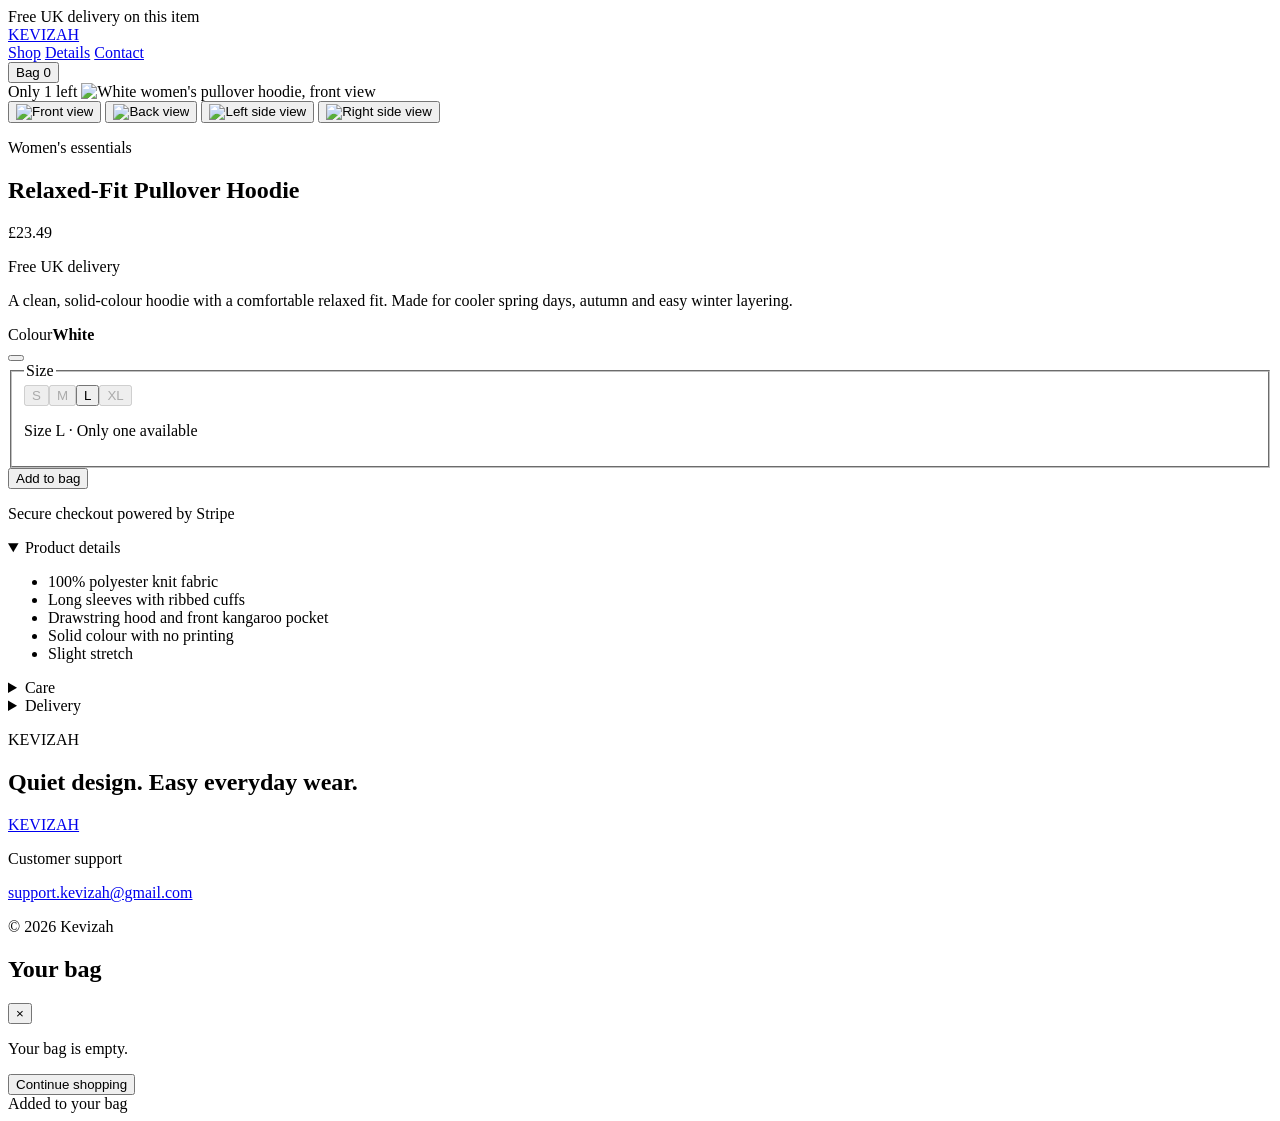
==== index.html @ 029c50ce "Add Kevizah storefront" ====
<!doctype html>
<html lang="en">
<head>
  <meta charset="UTF-8">
  <meta name="viewport" content="width=device-width, initial-scale=1.0">
  <meta name="description" content="Shop the Kevizah women's relaxed-fit white pullover hoodie. Size L, free UK delivery.">
  <title>Kevizah | Women's Relaxed-Fit Hoodie</title>
  <link rel="icon" type="image/svg+xml" href="data:image/svg+xml,%3Csvg xmlns='http://www.w3.org/2000/svg' viewBox='0 0 64 64'%3E%3Crect width='64' height='64' rx='14' fill='%230b0b0b'/%3E%3Cpath d='M18 14v36h8V36l17 14h11L33 31l19-17H41L26 29V14z' fill='%23f6f3ed'/%3E%3C/svg%3E">
  <link rel="preconnect" href="https://fonts.googleapis.com">
  <link rel="preconnect" href="https://fonts.gstatic.com" crossorigin>
  <link href="https://fonts.googleapis.com/css2?family=DM+Sans:wght@400;500;600;700&family=Manrope:wght@400;500;600;700&display=swap" rel="stylesheet">
  <link rel="stylesheet" href="styles.css">
</head>
<body>
  <div class="announcement">Free UK delivery on this item</div>
  <header class="site-header">
    <a class="brand" href="#top" aria-label="Kevizah home">KEVIZAH</a>
    <nav aria-label="Main navigation">
      <a href="#shop">Shop</a>
      <a href="#details">Details</a>
      <a href="#contact">Contact</a>
    </nav>
    <button class="cart-button" id="open-cart" aria-label="Open shopping bag">
      Bag <span id="cart-count">0</span>
    </button>
  </header>

  <main id="top">
    <section class="product" id="shop">
      <div class="gallery">
        <div class="main-image-wrap">
          <span class="stock-chip">Only 1 left</span>
          <img id="main-image" src="assets/hoodie-front.webp" alt="White women's pullover hoodie, front view">
        </div>
        <div class="thumbnails" role="list" aria-label="Product views">
          <button class="thumb active" data-image="assets/hoodie-front.webp" data-alt="White women's pullover hoodie, front view"><img src="assets/hoodie-front.webp" alt="Front view"></button>
          <button class="thumb" data-image="assets/hoodie-back.webp" data-alt="White women's pullover hoodie, back view"><img src="assets/hoodie-back.webp" alt="Back view"></button>
          <button class="thumb" data-image="assets/hoodie-side-left.webp" data-alt="White women's pullover hoodie, left side view"><img src="assets/hoodie-side-left.webp" alt="Left side view"></button>
          <button class="thumb" data-image="assets/hoodie-side-right.webp" data-alt="White women's pullover hoodie, right side view"><img src="assets/hoodie-side-right.webp" alt="Right side view"></button>
        </div>
      </div>

      <div class="product-info">
        <p class="eyebrow">Women's essentials</p>
        <h1>Relaxed-Fit Pullover Hoodie</h1>
        <p class="price">£23.49</p>
        <p class="tax-note">Free UK delivery</p>
        <p class="description">A clean, solid-colour hoodie with a comfortable relaxed fit. Made for cooler spring days, autumn and easy winter layering.</p>

        <div class="option-block">
          <div class="option-heading"><span>Colour</span><strong>White</strong></div>
          <button class="swatch selected" aria-label="White, selected"><span></span></button>
        </div>

        <fieldset class="option-block">
          <legend>Size</legend>
          <div class="sizes">
            <button disabled>S</button><button disabled>M</button><button class="selected" aria-pressed="true">L</button><button disabled>XL</button>
          </div>
          <p class="availability">Size L · Only one available</p>
        </fieldset>

        <button class="add-button" id="add-to-cart">Add to bag</button>
        <p class="secure-note">Secure checkout powered by Stripe</p>

        <div class="accordions" id="details">
          <details open>
            <summary>Product details</summary>
            <ul>
              <li>100% polyester knit fabric</li>
              <li>Long sleeves with ribbed cuffs</li>
              <li>Drawstring hood and front kangaroo pocket</li>
              <li>Solid colour with no printing</li>
              <li>Slight stretch</li>
            </ul>
          </details>
          <details>
            <summary>Care</summary>
            <p>Machine wash following the garment care label, or have professionally dry cleaned.</p>
          </details>
          <details>
            <summary>Delivery</summary>
            <p>Free UK delivery. Delivery timing will be confirmed before the store opens publicly.</p>
          </details>
        </div>
      </div>
    </section>

    <section class="brand-note">
      <p>KEVIZAH</p>
      <h2>Quiet design. Easy everyday wear.</h2>
    </section>
  </main>

  <footer id="contact">
    <a class="brand footer-brand" href="#top">KEVIZAH</a>
    <div>
      <p>Customer support</p>
      <a href="mailto:support.kevizah@gmail.com">support.kevizah@gmail.com</a>
    </div>
    <p>© 2026 Kevizah</p>
  </footer>

  <div class="overlay" id="overlay" hidden></div>
  <aside class="cart" id="cart" aria-labelledby="cart-title" aria-hidden="true">
    <div class="cart-head">
      <h2 id="cart-title">Your bag</h2>
      <button id="close-cart" aria-label="Close shopping bag">×</button>
    </div>
    <div id="empty-cart" class="empty-cart">
      <p>Your bag is empty.</p>
      <button id="continue-shopping">Continue shopping</button>
    </div>
    <div id="cart-item" class="cart-item" hidden>
      <img src="assets/hoodie-front.webp" alt="White relaxed-fit pullover hoodie">
      <div>
        <h3>Relaxed-Fit Pullover Hoodie</h3>
        <p>White · L</p>
        <strong>£23.49</strong>
        <button id="remove-item">Remove</button>
      </div>
    </div>
    <div id="cart-summary" class="cart-summary" hidden>
      <div><span>Subtotal</span><strong>£23.49</strong></div>
      <div><span>Delivery</span><strong>Free</strong></div>
      <div class="total"><span>Total</span><strong>£23.49</strong></div>
      <button class="checkout-button" id="checkout">Continue to secure checkout</button>
      <p>Stripe will securely process your payment.</p>
    </div>
  </aside>

  <dialog id="checkout-dialog">
    <button class="dialog-close" id="close-dialog" aria-label="Close">×</button>
    <p class="eyebrow">Private preview</p>
    <h2>Checkout connection is next</h2>
    <p>The shop and bag are working. Live payments will be enabled after the verified Kevizah Stripe account is connected.</p>
    <button class="dialog-action" id="dialog-done">Continue viewing the store</button>
  </dialog>

  <div class="toast" id="toast" role="status" aria-live="polite">Added to your bag</div>
  <script src="script.js"></script>
</body>
</html>
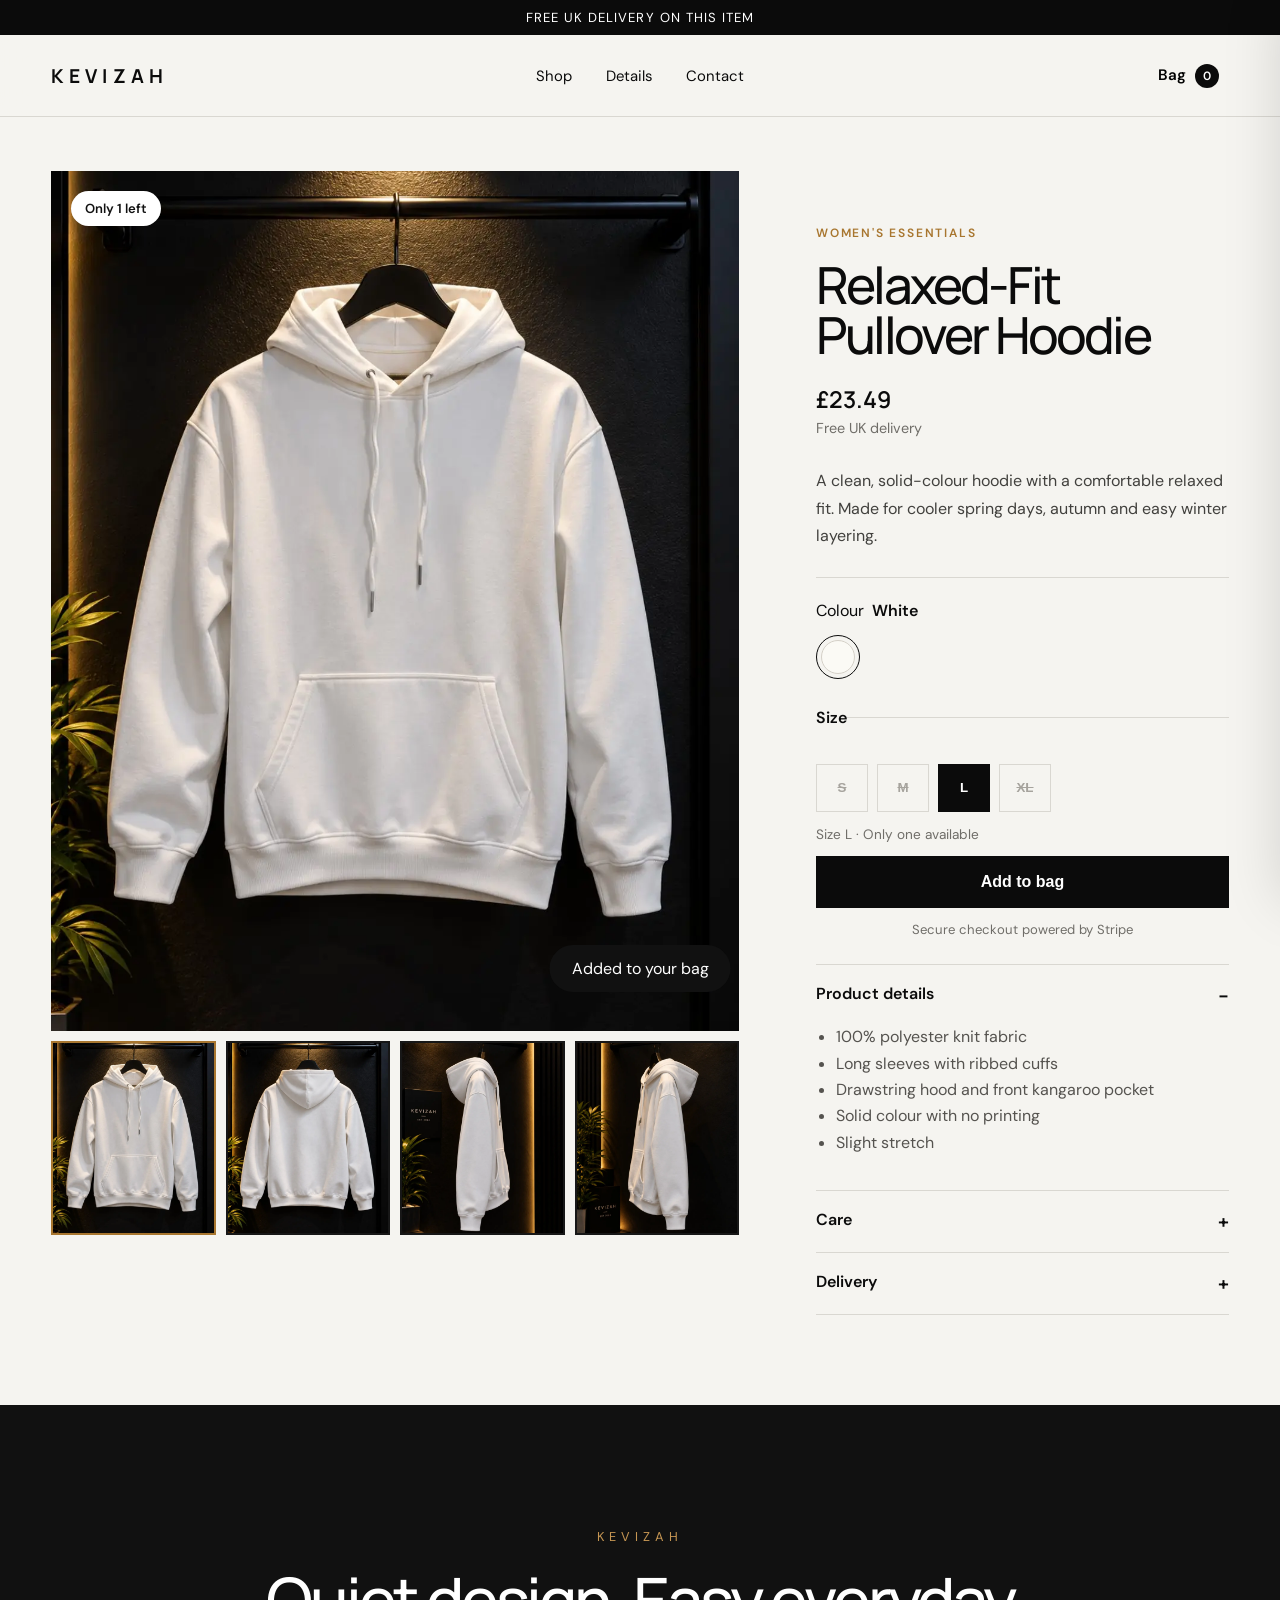
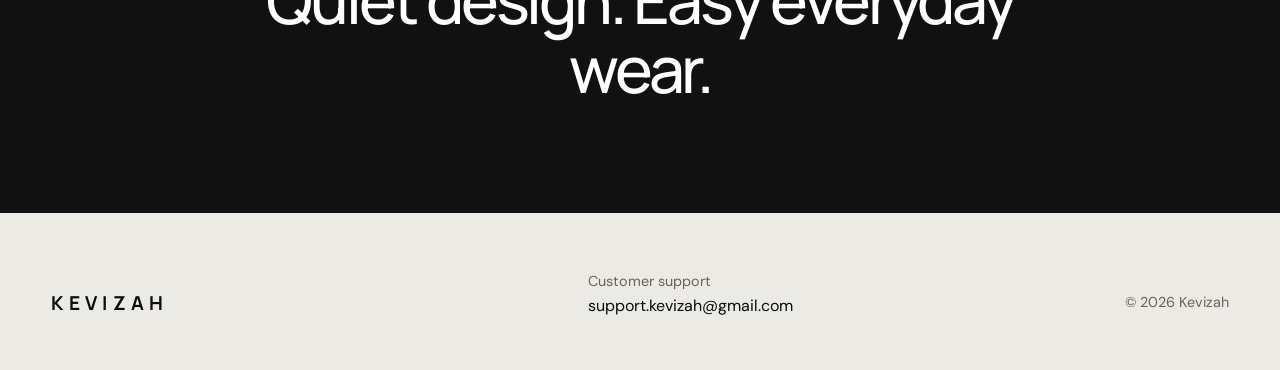
==== commit 3187a70a: "Remove outdated checkout preview dialog" ====
--- a/index.html
+++ b/index.html
@@ -129,14 +129,6 @@
     </div>
   </aside>
 
-  <dialog id="checkout-dialog">
-    <button class="dialog-close" id="close-dialog" aria-label="Close">×</button>
-    <p class="eyebrow">Private preview</p>
-    <h2>Checkout connection is next</h2>
-    <p>The shop and bag are working. Live payments will be enabled after the verified Kevizah Stripe account is connected.</p>
-    <button class="dialog-action" id="dialog-done">Continue viewing the store</button>
-  </dialog>
-
   <div class="toast" id="toast" role="status" aria-live="polite">Added to your bag</div>
   <script src="script.js"></script>
 </body>
--- a/styles.css
+++ b/styles.css
@@ -0,0 +1 @@
+:root{--ink:#0b0b0b;--paper:#f5f4f0;--white:#fff;--muted:#6f6d68;--line:#d9d7d1;--gold:#a8762f;--radius:18px}*{box-sizing:border-box}html{scroll-behavior:smooth}body{margin:0;background:var(--paper);color:var(--ink);font-family:"DM Sans",sans-serif;font-size:16px}.announcement{background:var(--ink);color:#fff;text-align:center;padding:9px 16px;font-size:.82rem;letter-spacing:.08em;text-transform:uppercase}.site-header{height:82px;display:grid;grid-template-columns:1fr auto 1fr;align-items:center;padding:0 4vw;border-bottom:1px solid var(--line);background:rgba(245,244,240,.94);position:sticky;top:0;z-index:20;backdrop-filter:blur(14px)}.brand{font:700 1.2rem "Manrope",sans-serif;letter-spacing:.28em;color:var(--ink);text-decoration:none;width:max-content}.site-header nav{display:flex;gap:34px}.site-header nav a,.footer-brand,footer a{color:var(--ink);text-decoration:none}.site-header nav a{font-size:.93rem}.cart-button{justify-self:end;background:transparent;border:0;font:600 .95rem "DM Sans";cursor:pointer;padding:10px}.cart-button span{display:inline-grid;place-items:center;width:24px;height:24px;margin-left:5px;border-radius:99px;background:var(--ink);color:#fff;font-size:.75rem}.product{max-width:1440px;margin:0 auto;padding:54px 4vw 90px;display:grid;grid-template-columns:minmax(0,1.25fr) minmax(340px,.75fr);gap:6vw}.gallery{min-width:0}.main-image-wrap{position:relative;background:#151515;aspect-ratio:4/5;overflow:hidden}.main-image-wrap img{width:100%;height:100%;object-fit:cover;display:block;transition:opacity .2s}.stock-chip{position:absolute;top:20px;left:20px;z-index:2;background:#fff;color:#111;border-radius:99px;padding:9px 14px;font-size:.82rem;font-weight:600}.thumbnails{display:grid;grid-template-columns:repeat(4,1fr);gap:10px;margin-top:10px}.thumb{padding:0;border:2px solid transparent;background:#171717;cursor:pointer;aspect-ratio:1/1.18;overflow:hidden}.thumb.active{border-color:var(--gold)}.thumb img{width:100%;height:100%;object-fit:cover}.product-info{padding-top:42px;position:sticky;top:110px;align-self:start}.eyebrow{text-transform:uppercase;letter-spacing:.15em;font-weight:600;font-size:.75rem;color:var(--gold)}h1{font:500 clamp(2.3rem,4vw,4.5rem)/.98 "Manrope",sans-serif;letter-spacing:-.055em;margin:18px 0 24px;max-width:650px}.price{font:600 1.45rem "Manrope";margin:0 0 4px}.tax-note{color:var(--muted);font-size:.9rem;margin:0 0 30px}.description{color:#41403d;line-height:1.7;max-width:570px}.option-block{border:0;border-top:1px solid var(--line);margin:28px 0 0;padding:22px 0 0}.option-heading{display:flex;gap:8px;margin-bottom:14px}.option-heading strong{font-weight:600}.swatch{width:44px;height:44px;border-radius:50%;background:transparent;border:1px solid var(--ink);padding:4px}.swatch span{display:block;width:100%;height:100%;border-radius:50%;background:#fbfaf5;border:1px solid #d4d0c7}.option-block legend{padding:0;font-weight:600;margin-bottom:14px}.sizes{display:flex;gap:9px}.sizes button{width:52px;height:48px;border:1px solid var(--line);background:transparent;font-weight:600}.sizes button.selected{background:var(--ink);color:#fff;border-color:var(--ink)}.sizes button:disabled{text-decoration:line-through;color:#a6a39d}.availability{font-size:.85rem;color:var(--muted)}.add-button,.checkout-button,.dialog-action{width:100%;border:0;background:var(--ink);color:#fff;padding:17px 20px;font-weight:700;font-size:1rem;cursor:pointer;transition:transform .15s,background .15s}.add-button:hover,.checkout-button:hover,.dialog-action:hover{background:#292929}.add-button:active,.checkout-button:active{transform:scale(.99)}.secure-note{text-align:center;color:var(--muted);font-size:.82rem}.accordions{margin-top:26px;border-top:1px solid var(--line)}details{border-bottom:1px solid var(--line);padding:18px 0}summary{font-weight:600;cursor:pointer;list-style:none;display:flex;justify-content:space-between}summary::after{content:"+";font-size:1.2rem}details[open] summary::after{content:"−"}details p,details li{color:#55534f;line-height:1.65}details ul{padding-left:20px}.brand-note{background:#111;color:#fff;padding:110px 6vw;text-align:center}.brand-note p{letter-spacing:.4em;font-size:.8rem;color:#c69653}.brand-note h2{font:500 clamp(2rem,5vw,5rem)/1.08 "Manrope";letter-spacing:-.05em;max-width:850px;margin:20px auto 0}footer{padding:54px 4vw;display:grid;grid-template-columns:1fr 1fr auto;gap:30px;align-items:end;background:#eceae4}footer p{margin:5px 0;color:#66635f;font-size:.9rem}.overlay{position:fixed;inset:0;background:rgba(0,0,0,.48);z-index:29}.cart{position:fixed;top:0;right:0;width:min(440px,100%);height:100dvh;background:#fff;z-index:30;padding:26px;transform:translateX(105%);transition:transform .28s ease;display:flex;flex-direction:column;box-shadow:-20px 0 55px rgba(0,0,0,.15)}.cart.open{transform:translateX(0)}.cart-head{display:flex;align-items:center;justify-content:space-between;border-bottom:1px solid var(--line);padding-bottom:20px}.cart-head h2{font:600 1.6rem "Manrope";margin:0}.cart-head button,.dialog-close{border:0;background:transparent;font-size:2rem;cursor:pointer}.empty-cart{margin:auto;text-align:center}.empty-cart button,#remove-item{border:0;background:transparent;text-decoration:underline;cursor:pointer}.cart-item{display:grid;grid-template-columns:118px 1fr;gap:18px;padding:24px 0;border-bottom:1px solid var(--line)}.cart-item img{width:118px;height:145px;object-fit:cover;background:#111}.cart-item h3{font-size:1rem;margin:4px 0}.cart-item p{color:var(--muted);font-size:.9rem}.cart-item strong{display:block;margin:20px 0 8px}.cart-summary{margin-top:auto;border-top:1px solid var(--line);padding-top:20px}.cart-summary>div{display:flex;justify-content:space-between;margin:10px 0}.cart-summary .total{font-size:1.15rem;border-top:1px solid var(--line);padding-top:17px;margin-top:17px}.cart-summary p{text-align:center;font-size:.78rem;color:var(--muted)}dialog{border:0;border-radius:var(--radius);padding:38px;width:min(500px,calc(100% - 32px));box-shadow:0 24px 90px rgba(0,0,0,.26)}dialog::backdrop{background:rgba(0,0,0,.6)}dialog h2{font:600 2rem "Manrope";margin:10px 0}dialog p{line-height:1.6}.dialog-close{position:absolute;right:18px;top:12px}.dialog-action{margin-top:12px}.toast{position:fixed;left:50%;bottom:28px;transform:translate(-50%,120px);background:#111;color:#fff;padding:13px 22px;border-radius:99px;z-index:50;transition:transform .25s}.toast.show{transform:translate(-50%,0)}@media(max-width:850px){.site-header{grid-template-columns:1fr auto;height:68px}.site-header nav{display:none}.product{grid-template-columns:1fr;padding:18px 16px 70px;gap:28px}.product-info{position:static;padding-top:0}.main-image-wrap{aspect-ratio:4/5}h1{font-size:2.55rem}.thumbnails{gap:6px}.brand-note{padding:80px 22px}footer{grid-template-columns:1fr;align-items:start}.footer-brand{margin-bottom:20px}}@media(min-width:1400px){.product{padding-left:70px;padding-right:70px}}
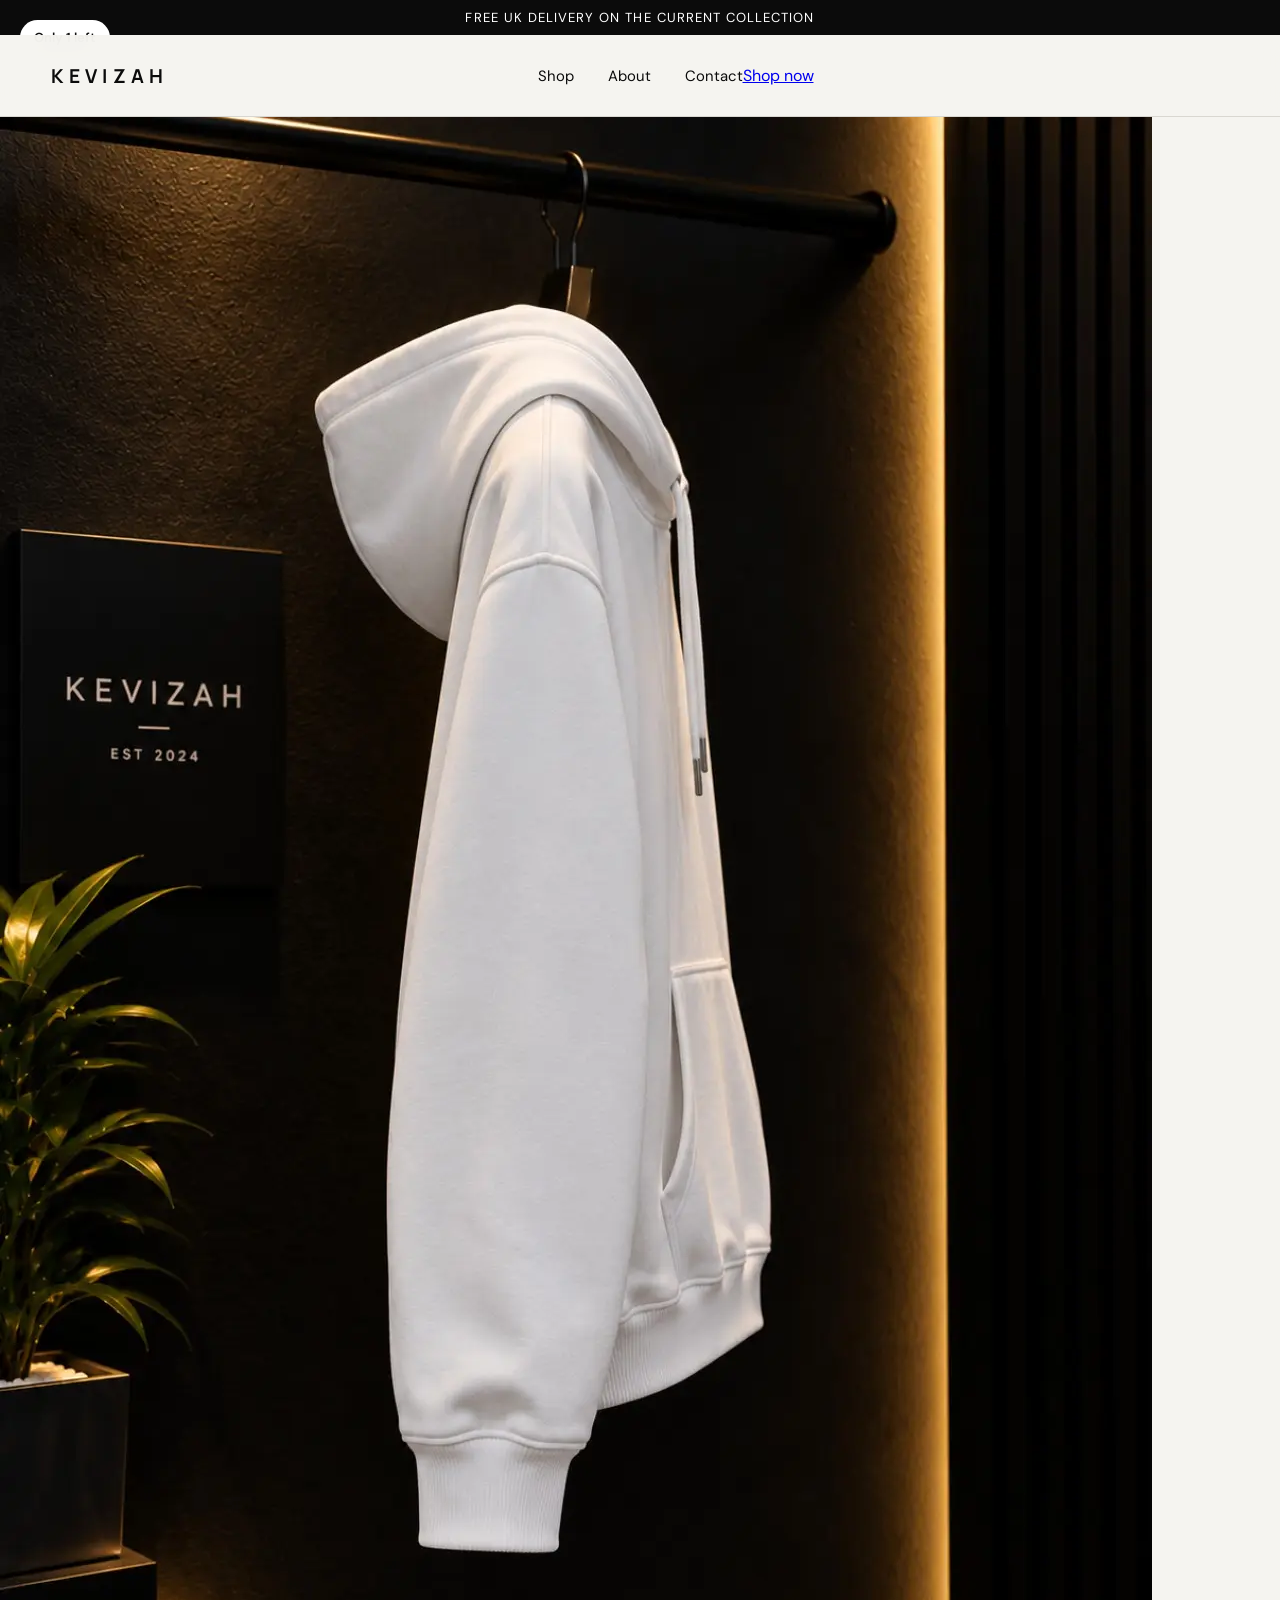
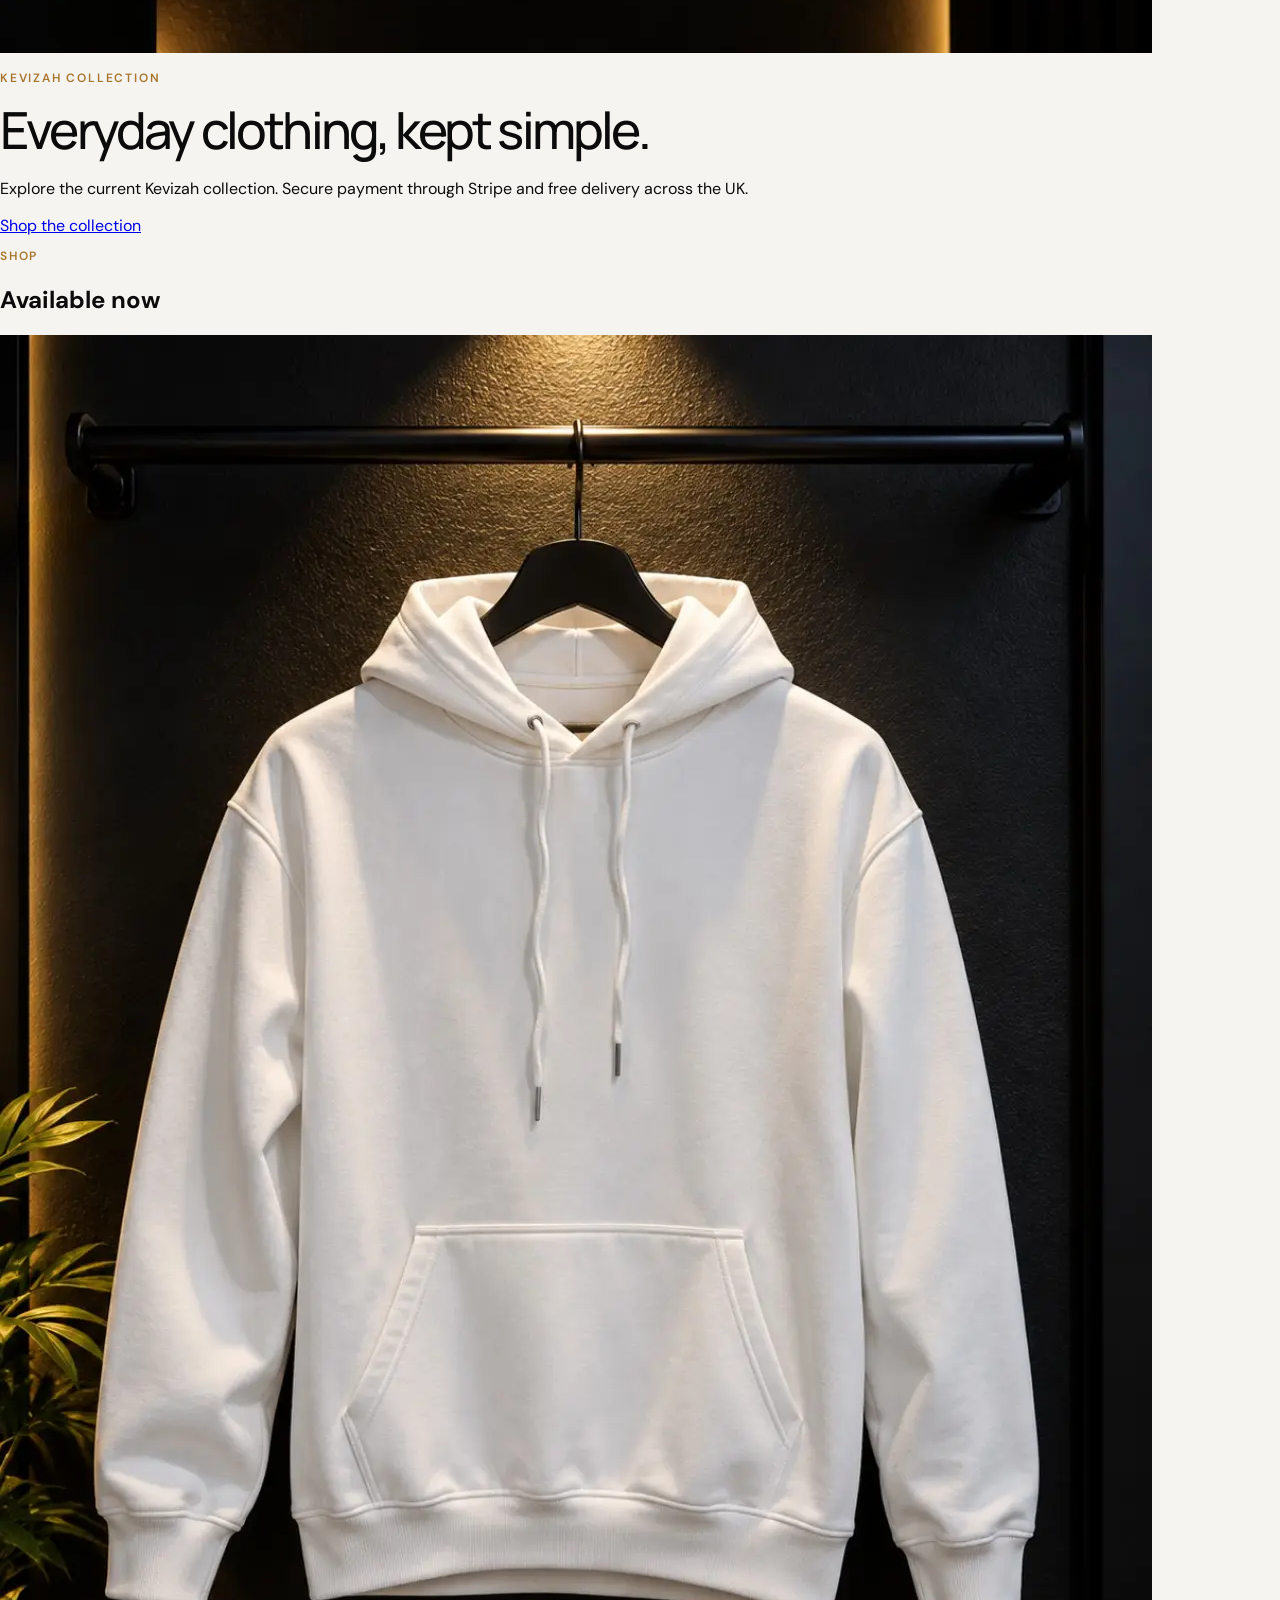
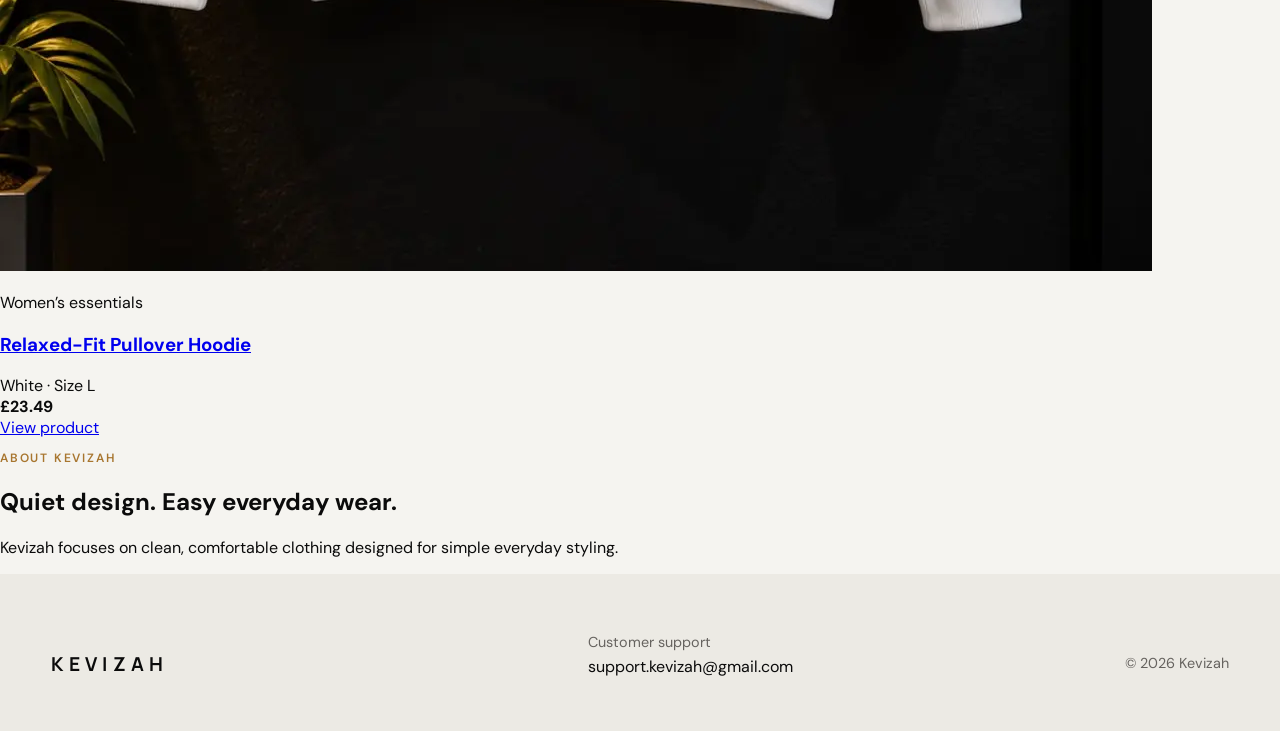
==== commit 9a71009a: "Add Kevizah store homepage" ====
--- a/index.html
+++ b/index.html
@@ -3,133 +3,75 @@
 <head>
   <meta charset="UTF-8">
   <meta name="viewport" content="width=device-width, initial-scale=1.0">
-  <meta name="description" content="Shop the Kevizah women's relaxed-fit white pullover hoodie. Size L, free UK delivery.">
-  <title>Kevizah | Women's Relaxed-Fit Hoodie</title>
+  <meta name="description" content="Shop Kevizah clothing and everyday essentials with secure Stripe checkout and free UK delivery.">
+  <title>Kevizah | Official Store</title>
   <link rel="icon" type="image/svg+xml" href="data:image/svg+xml,%3Csvg xmlns='http://www.w3.org/2000/svg' viewBox='0 0 64 64'%3E%3Crect width='64' height='64' rx='14' fill='%230b0b0b'/%3E%3Cpath d='M18 14v36h8V36l17 14h11L33 31l19-17H41L26 29V14z' fill='%23f6f3ed'/%3E%3C/svg%3E">
   <link rel="preconnect" href="https://fonts.googleapis.com">
   <link rel="preconnect" href="https://fonts.gstatic.com" crossorigin>
   <link href="https://fonts.googleapis.com/css2?family=DM+Sans:wght@400;500;600;700&family=Manrope:wght@400;500;600;700&display=swap" rel="stylesheet">
   <link rel="stylesheet" href="styles.css">
 </head>
-<body>
-  <div class="announcement">Free UK delivery on this item</div>
+<body class="home-page">
+  <div class="announcement">Free UK delivery on the current collection</div>
   <header class="site-header">
-    <a class="brand" href="#top" aria-label="Kevizah home">KEVIZAH</a>
+    <a class="brand" href="index.html" aria-label="Kevizah home">KEVIZAH</a>
     <nav aria-label="Main navigation">
       <a href="#shop">Shop</a>
-      <a href="#details">Details</a>
+      <a href="#about">About</a>
       <a href="#contact">Contact</a>
     </nav>
-    <button class="cart-button" id="open-cart" aria-label="Open shopping bag">
-      Bag <span id="cart-count">0</span>
-    </button>
+    <a class="header-shop-link" href="#shop">Shop now</a>
   </header>
 
   <main id="top">
-    <section class="product" id="shop">
-      <div class="gallery">
-        <div class="main-image-wrap">
-          <span class="stock-chip">Only 1 left</span>
-          <img id="main-image" src="assets/hoodie-front.webp" alt="White women's pullover hoodie, front view">
-        </div>
-        <div class="thumbnails" role="list" aria-label="Product views">
-          <button class="thumb active" data-image="assets/hoodie-front.webp" data-alt="White women's pullover hoodie, front view"><img src="assets/hoodie-front.webp" alt="Front view"></button>
-          <button class="thumb" data-image="assets/hoodie-back.webp" data-alt="White women's pullover hoodie, back view"><img src="assets/hoodie-back.webp" alt="Back view"></button>
-          <button class="thumb" data-image="assets/hoodie-side-left.webp" data-alt="White women's pullover hoodie, left side view"><img src="assets/hoodie-side-left.webp" alt="Left side view"></button>
-          <button class="thumb" data-image="assets/hoodie-side-right.webp" data-alt="White women's pullover hoodie, right side view"><img src="assets/hoodie-side-right.webp" alt="Right side view"></button>
-        </div>
-      </div>
-
-      <div class="product-info">
-        <p class="eyebrow">Women's essentials</p>
-        <h1>Relaxed-Fit Pullover Hoodie</h1>
-        <p class="price">£23.49</p>
-        <p class="tax-note">Free UK delivery</p>
-        <p class="description">A clean, solid-colour hoodie with a comfortable relaxed fit. Made for cooler spring days, autumn and easy winter layering.</p>
-
-        <div class="option-block">
-          <div class="option-heading"><span>Colour</span><strong>White</strong></div>
-          <button class="swatch selected" aria-label="White, selected"><span></span></button>
-        </div>
-
-        <fieldset class="option-block">
-          <legend>Size</legend>
-          <div class="sizes">
-            <button disabled>S</button><button disabled>M</button><button class="selected" aria-pressed="true">L</button><button disabled>XL</button>
-          </div>
-          <p class="availability">Size L · Only one available</p>
-        </fieldset>
-
-        <button class="add-button" id="add-to-cart">Add to bag</button>
-        <p class="secure-note">Secure checkout powered by Stripe</p>
-
-        <div class="accordions" id="details">
-          <details open>
-            <summary>Product details</summary>
-            <ul>
-              <li>100% polyester knit fabric</li>
-              <li>Long sleeves with ribbed cuffs</li>
-              <li>Drawstring hood and front kangaroo pocket</li>
-              <li>Solid colour with no printing</li>
-              <li>Slight stretch</li>
-            </ul>
-          </details>
-          <details>
-            <summary>Care</summary>
-            <p>Machine wash following the garment care label, or have professionally dry cleaned.</p>
-          </details>
-          <details>
-            <summary>Delivery</summary>
-            <p>Free UK delivery. Delivery timing will be confirmed before the store opens publicly.</p>
-          </details>
-        </div>
+    <section class="home-hero">
+      <img src="assets/hoodie-side-left.webp" alt="White Kevizah relaxed-fit hoodie on a hanger">
+      <div class="home-hero-copy">
+        <p class="eyebrow">Kevizah collection</p>
+        <h1>Everyday clothing, kept simple.</h1>
+        <p>Explore the current Kevizah collection. Secure payment through Stripe and free delivery across the UK.</p>
+        <a class="home-primary-link" href="#shop">Shop the collection</a>
       </div>
     </section>
 
-    <section class="brand-note">
-      <p>KEVIZAH</p>
+    <section class="home-shop" id="shop">
+      <div class="section-heading">
+        <p class="eyebrow">Shop</p>
+        <h2>Available now</h2>
+      </div>
+      <div class="product-grid">
+        <article class="product-card">
+          <a class="product-card-image" href="product.html" aria-label="View Relaxed-Fit Pullover Hoodie">
+            <span class="stock-chip">Only 1 left</span>
+            <img src="assets/hoodie-front.webp" alt="White women's relaxed-fit pullover hoodie">
+          </a>
+          <div class="product-card-info">
+            <div>
+              <p>Women’s essentials</p>
+              <h3><a href="product.html">Relaxed-Fit Pullover Hoodie</a></h3>
+              <span>White · Size L</span>
+            </div>
+            <strong>£23.49</strong>
+          </div>
+          <a class="view-product-link" href="product.html">View product</a>
+        </article>
+      </div>
+    </section>
+
+    <section class="home-about" id="about">
+      <p class="eyebrow">About Kevizah</p>
       <h2>Quiet design. Easy everyday wear.</h2>
+      <p>Kevizah focuses on clean, comfortable clothing designed for simple everyday styling.</p>
     </section>
   </main>
 
   <footer id="contact">
-    <a class="brand footer-brand" href="#top">KEVIZAH</a>
+    <a class="brand footer-brand" href="index.html">KEVIZAH</a>
     <div>
       <p>Customer support</p>
       <a href="mailto:support.kevizah@gmail.com">support.kevizah@gmail.com</a>
     </div>
     <p>© 2026 Kevizah</p>
   </footer>
-
-  <div class="overlay" id="overlay" hidden></div>
-  <aside class="cart" id="cart" aria-labelledby="cart-title" aria-hidden="true">
-    <div class="cart-head">
-      <h2 id="cart-title">Your bag</h2>
-      <button id="close-cart" aria-label="Close shopping bag">×</button>
-    </div>
-    <div id="empty-cart" class="empty-cart">
-      <p>Your bag is empty.</p>
-      <button id="continue-shopping">Continue shopping</button>
-    </div>
-    <div id="cart-item" class="cart-item" hidden>
-      <img src="assets/hoodie-front.webp" alt="White relaxed-fit pullover hoodie">
-      <div>
-        <h3>Relaxed-Fit Pullover Hoodie</h3>
-        <p>White · L</p>
-        <strong>£23.49</strong>
-        <button id="remove-item">Remove</button>
-      </div>
-    </div>
-    <div id="cart-summary" class="cart-summary" hidden>
-      <div><span>Subtotal</span><strong>£23.49</strong></div>
-      <div><span>Delivery</span><strong>Free</strong></div>
-      <div class="total"><span>Total</span><strong>£23.49</strong></div>
-      <button class="checkout-button" id="checkout">Continue to secure checkout</button>
-      <p>Stripe will securely process your payment.</p>
-    </div>
-  </aside>
-
-  <div class="toast" id="toast" role="status" aria-live="polite">Added to your bag</div>
-  <script src="script.js"></script>
 </body>
 </html>
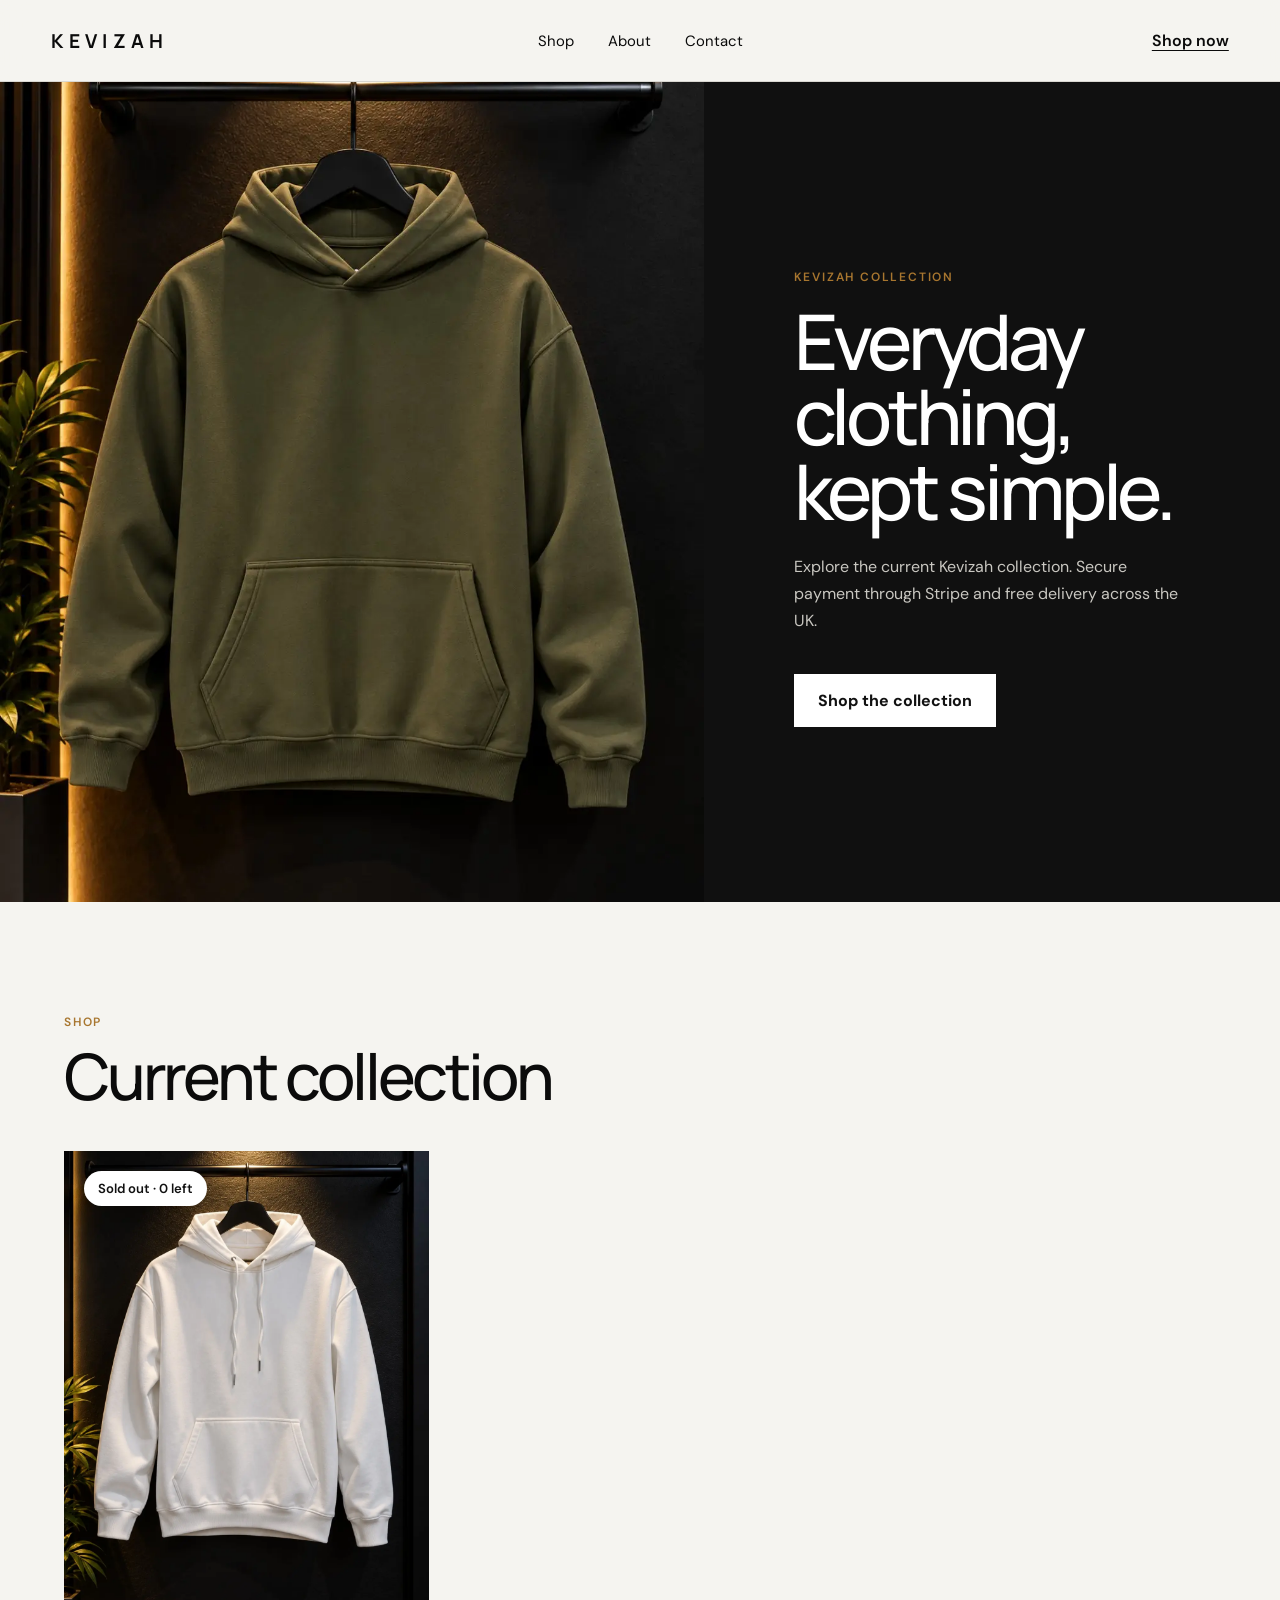
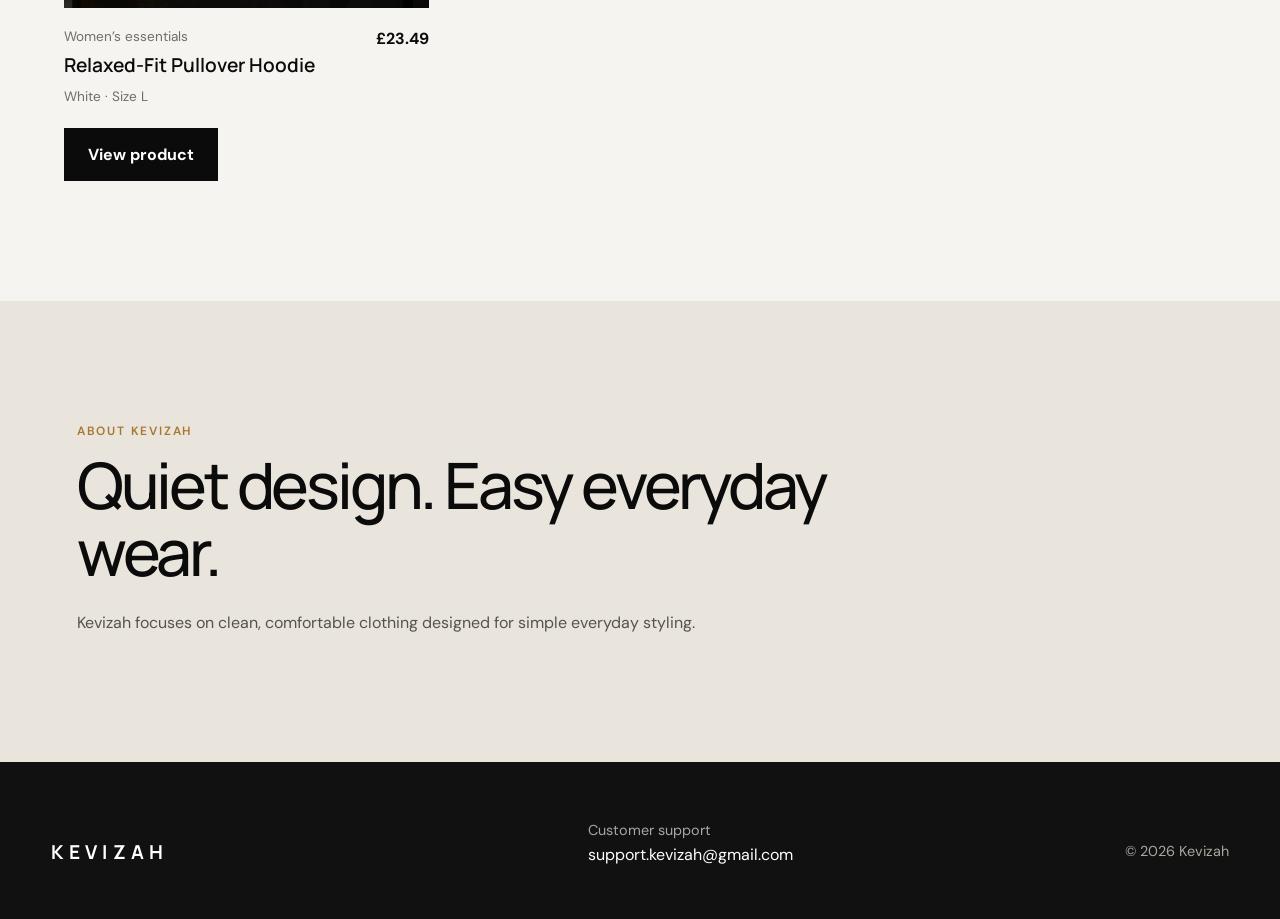
==== commit 701994a9: "Update homepage hero and sold-out status" ====
--- a/index.html
+++ b/index.html
@@ -12,7 +12,6 @@
   <link rel="stylesheet" href="styles.css">
 </head>
 <body class="home-page">
-  <div class="announcement">Free UK delivery on the current collection</div>
   <header class="site-header">
     <a class="brand" href="index.html" aria-label="Kevizah home">KEVIZAH</a>
     <nav aria-label="Main navigation">
@@ -25,7 +24,7 @@
 
   <main id="top">
     <section class="home-hero">
-      <img src="assets/hoodie-side-left.webp" alt="White Kevizah relaxed-fit hoodie on a hanger">
+      <img src="assets/hoodie-green-front.svg" alt="Green Kevizah relaxed-fit hoodie on a hanger">
       <div class="home-hero-copy">
         <p class="eyebrow">Kevizah collection</p>
         <h1>Everyday clothing, kept simple.</h1>
@@ -37,12 +36,12 @@
     <section class="home-shop" id="shop">
       <div class="section-heading">
         <p class="eyebrow">Shop</p>
-        <h2>Available now</h2>
+        <h2>Current collection</h2>
       </div>
       <div class="product-grid">
         <article class="product-card">
           <a class="product-card-image" href="product.html" aria-label="View Relaxed-Fit Pullover Hoodie">
-            <span class="stock-chip">Only 1 left</span>
+            <span class="stock-chip sold-out-chip">Sold out · 0 left</span>
             <img src="assets/hoodie-front.webp" alt="White women's relaxed-fit pullover hoodie">
           </a>
           <div class="product-card-info">
--- a/styles.css
+++ b/styles.css
@@ -1 +1,128 @@
-:root{--ink:#0b0b0b;--paper:#f5f4f0;--white:#fff;--muted:#6f6d68;--line:#d9d7d1;--gold:#a8762f;--radius:18px}*{box-sizing:border-box}html{scroll-behavior:smooth}body{margin:0;background:var(--paper);color:var(--ink);font-family:"DM Sans",sans-serif;font-size:16px}.announcement{background:var(--ink);color:#fff;text-align:center;padding:9px 16px;font-size:.82rem;letter-spacing:.08em;text-transform:uppercase}.site-header{height:82px;display:grid;grid-template-columns:1fr auto 1fr;align-items:center;padding:0 4vw;border-bottom:1px solid var(--line);background:rgba(245,244,240,.94);position:sticky;top:0;z-index:20;backdrop-filter:blur(14px)}.brand{font:700 1.2rem "Manrope",sans-serif;letter-spacing:.28em;color:var(--ink);text-decoration:none;width:max-content}.site-header nav{display:flex;gap:34px}.site-header nav a,.footer-brand,footer a{color:var(--ink);text-decoration:none}.site-header nav a{font-size:.93rem}.cart-button{justify-self:end;background:transparent;border:0;font:600 .95rem "DM Sans";cursor:pointer;padding:10px}.cart-button span{display:inline-grid;place-items:center;width:24px;height:24px;margin-left:5px;border-radius:99px;background:var(--ink);color:#fff;font-size:.75rem}.product{max-width:1440px;margin:0 auto;padding:54px 4vw 90px;display:grid;grid-template-columns:minmax(0,1.25fr) minmax(340px,.75fr);gap:6vw}.gallery{min-width:0}.main-image-wrap{position:relative;background:#151515;aspect-ratio:4/5;overflow:hidden}.main-image-wrap img{width:100%;height:100%;object-fit:cover;display:block;transition:opacity .2s}.stock-chip{position:absolute;top:20px;left:20px;z-index:2;background:#fff;color:#111;border-radius:99px;padding:9px 14px;font-size:.82rem;font-weight:600}.thumbnails{display:grid;grid-template-columns:repeat(4,1fr);gap:10px;margin-top:10px}.thumb{padding:0;border:2px solid transparent;background:#171717;cursor:pointer;aspect-ratio:1/1.18;overflow:hidden}.thumb.active{border-color:var(--gold)}.thumb img{width:100%;height:100%;object-fit:cover}.product-info{padding-top:42px;position:sticky;top:110px;align-self:start}.eyebrow{text-transform:uppercase;letter-spacing:.15em;font-weight:600;font-size:.75rem;color:var(--gold)}h1{font:500 clamp(2.3rem,4vw,4.5rem)/.98 "Manrope",sans-serif;letter-spacing:-.055em;margin:18px 0 24px;max-width:650px}.price{font:600 1.45rem "Manrope";margin:0 0 4px}.tax-note{color:var(--muted);font-size:.9rem;margin:0 0 30px}.description{color:#41403d;line-height:1.7;max-width:570px}.option-block{border:0;border-top:1px solid var(--line);margin:28px 0 0;padding:22px 0 0}.option-heading{display:flex;gap:8px;margin-bottom:14px}.option-heading strong{font-weight:600}.swatch{width:44px;height:44px;border-radius:50%;background:transparent;border:1px solid var(--ink);padding:4px}.swatch span{display:block;width:100%;height:100%;border-radius:50%;background:#fbfaf5;border:1px solid #d4d0c7}.option-block legend{padding:0;font-weight:600;margin-bottom:14px}.sizes{display:flex;gap:9px}.sizes button{width:52px;height:48px;border:1px solid var(--line);background:transparent;font-weight:600}.sizes button.selected{background:var(--ink);color:#fff;border-color:var(--ink)}.sizes button:disabled{text-decoration:line-through;color:#a6a39d}.availability{font-size:.85rem;color:var(--muted)}.add-button,.checkout-button,.dialog-action{width:100%;border:0;background:var(--ink);color:#fff;padding:17px 20px;font-weight:700;font-size:1rem;cursor:pointer;transition:transform .15s,background .15s}.add-button:hover,.checkout-button:hover,.dialog-action:hover{background:#292929}.add-button:active,.checkout-button:active{transform:scale(.99)}.secure-note{text-align:center;color:var(--muted);font-size:.82rem}.accordions{margin-top:26px;border-top:1px solid var(--line)}details{border-bottom:1px solid var(--line);padding:18px 0}summary{font-weight:600;cursor:pointer;list-style:none;display:flex;justify-content:space-between}summary::after{content:"+";font-size:1.2rem}details[open] summary::after{content:"−"}details p,details li{color:#55534f;line-height:1.65}details ul{padding-left:20px}.brand-note{background:#111;color:#fff;padding:110px 6vw;text-align:center}.brand-note p{letter-spacing:.4em;font-size:.8rem;color:#c69653}.brand-note h2{font:500 clamp(2rem,5vw,5rem)/1.08 "Manrope";letter-spacing:-.05em;max-width:850px;margin:20px auto 0}footer{padding:54px 4vw;display:grid;grid-template-columns:1fr 1fr auto;gap:30px;align-items:end;background:#eceae4}footer p{margin:5px 0;color:#66635f;font-size:.9rem}.overlay{position:fixed;inset:0;background:rgba(0,0,0,.48);z-index:29}.cart{position:fixed;top:0;right:0;width:min(440px,100%);height:100dvh;background:#fff;z-index:30;padding:26px;transform:translateX(105%);transition:transform .28s ease;display:flex;flex-direction:column;box-shadow:-20px 0 55px rgba(0,0,0,.15)}.cart.open{transform:translateX(0)}.cart-head{display:flex;align-items:center;justify-content:space-between;border-bottom:1px solid var(--line);padding-bottom:20px}.cart-head h2{font:600 1.6rem "Manrope";margin:0}.cart-head button,.dialog-close{border:0;background:transparent;font-size:2rem;cursor:pointer}.empty-cart{margin:auto;text-align:center}.empty-cart button,#remove-item{border:0;background:transparent;text-decoration:underline;cursor:pointer}.cart-item{display:grid;grid-template-columns:118px 1fr;gap:18px;padding:24px 0;border-bottom:1px solid var(--line)}.cart-item img{width:118px;height:145px;object-fit:cover;background:#111}.cart-item h3{font-size:1rem;margin:4px 0}.cart-item p{color:var(--muted);font-size:.9rem}.cart-item strong{display:block;margin:20px 0 8px}.cart-summary{margin-top:auto;border-top:1px solid var(--line);padding-top:20px}.cart-summary>div{display:flex;justify-content:space-between;margin:10px 0}.cart-summary .total{font-size:1.15rem;border-top:1px solid var(--line);padding-top:17px;margin-top:17px}.cart-summary p{text-align:center;font-size:.78rem;color:var(--muted)}dialog{border:0;border-radius:var(--radius);padding:38px;width:min(500px,calc(100% - 32px));box-shadow:0 24px 90px rgba(0,0,0,.26)}dialog::backdrop{background:rgba(0,0,0,.6)}dialog h2{font:600 2rem "Manrope";margin:10px 0}dialog p{line-height:1.6}.dialog-close{position:absolute;right:18px;top:12px}.dialog-action{margin-top:12px}.toast{position:fixed;left:50%;bottom:28px;transform:translate(-50%,120px);background:#111;color:#fff;padding:13px 22px;border-radius:99px;z-index:50;transition:transform .25s}.toast.show{transform:translate(-50%,0)}@media(max-width:850px){.site-header{grid-template-columns:1fr auto;height:68px}.site-header nav{display:none}.product{grid-template-columns:1fr;padding:18px 16px 70px;gap:28px}.product-info{position:static;padding-top:0}.main-image-wrap{aspect-ratio:4/5}h1{font-size:2.55rem}.thumbnails{gap:6px}.brand-note{padding:80px 22px}footer{grid-template-columns:1fr;align-items:start}.footer-brand{margin-bottom:20px}}@media(min-width:1400px){.product{padding-left:70px;padding-right:70px}}
+:root{--ink:#0b0b0b;--paper:#f5f4f0;--white:#fff;--muted:#6f6d68;--line:#d9d7d1;--gold:#a8762f;--radius:18px}
+*{box-sizing:border-box}
+html{scroll-behavior:smooth}
+body{margin:0;background:var(--paper);color:var(--ink);font-family:"DM Sans",sans-serif;font-size:16px}
+.announcement{background:var(--ink);color:#fff;text-align:center;padding:9px 16px;font-size:.82rem;letter-spacing:.08em;text-transform:uppercase}
+.site-header{height:82px;display:grid;grid-template-columns:1fr auto 1fr;align-items:center;padding:0 4vw;border-bottom:1px solid var(--line);background:rgba(245,244,240,.94);position:sticky;top:0;z-index:20;backdrop-filter:blur(14px)}
+.brand{font:700 1.2rem "Manrope",sans-serif;letter-spacing:.28em;color:var(--ink);text-decoration:none;width:max-content}
+.site-header nav{display:flex;gap:34px}
+.site-header nav a,.footer-brand,footer a{color:var(--ink);text-decoration:none}
+.site-header nav a{font-size:.93rem}
+.cart-button{justify-self:end;background:transparent;border:0;font:600 .95rem "DM Sans";cursor:pointer;padding:10px}
+.cart-button span{display:inline-grid;place-items:center;width:24px;height:24px;margin-left:5px;border-radius:99px;background:var(--ink);color:#fff;font-size:.75rem}
+.product{max-width:1440px;margin:0 auto;padding:54px 4vw 90px;display:grid;grid-template-columns:minmax(0,1.25fr) minmax(340px,.75fr);gap:6vw}
+.gallery{min-width:0}
+.main-image-wrap{position:relative;background:#151515;aspect-ratio:4/5;overflow:hidden}
+.main-image-wrap img{width:100%;height:100%;object-fit:cover;display:block;transition:opacity .2s}
+.stock-chip{position:absolute;top:20px;left:20px;z-index:2;background:#fff;color:#111;border-radius:99px;padding:9px 14px;font-size:.82rem;font-weight:600}
+.thumbnails{display:grid;grid-template-columns:repeat(4,1fr);gap:10px;margin-top:10px}
+.thumb{padding:0;border:2px solid transparent;background:#171717;cursor:pointer;aspect-ratio:1/1.18;overflow:hidden}
+.thumb.active{border-color:var(--gold)}
+.thumb img{width:100%;height:100%;object-fit:cover}
+.product-info{padding-top:42px;position:sticky;top:110px;align-self:start}
+.eyebrow{text-transform:uppercase;letter-spacing:.15em;font-weight:600;font-size:.75rem;color:var(--gold)}
+h1{font:500 clamp(2.3rem,4vw,4.5rem)/.98 "Manrope",sans-serif;letter-spacing:-.055em;margin:18px 0 24px;max-width:650px}
+.price{font:600 1.45rem "Manrope";margin:0 0 4px}
+.tax-note{color:var(--muted);font-size:.9rem;margin:0 0 30px}
+.description{color:#41403d;line-height:1.7;max-width:570px}
+.option-block{border:0;border-top:1px solid var(--line);margin:28px 0 0;padding:22px 0 0}
+.option-heading{display:flex;gap:8px;margin-bottom:14px}
+.option-heading strong{font-weight:600}
+.swatch{width:44px;height:44px;border-radius:50%;background:transparent;border:1px solid var(--ink);padding:4px}
+.swatch span{display:block;width:100%;height:100%;border-radius:50%;background:#fbfaf5;border:1px solid #d4d0c7}
+.option-block legend{padding:0;font-weight:600;margin-bottom:14px}
+.sizes{display:flex;gap:9px}
+.sizes button{width:52px;height:48px;border:1px solid var(--line);background:transparent;font-weight:600}
+.sizes button.selected{background:var(--ink);color:#fff;border-color:var(--ink)}
+.sizes button:disabled{text-decoration:line-through;color:#a6a39d}
+.availability{font-size:.85rem;color:var(--muted)}
+.add-button,.checkout-button,.dialog-action{width:100%;border:0;background:var(--ink);color:#fff;padding:17px 20px;font-weight:700;font-size:1rem;cursor:pointer;transition:transform .15s,background .15s}
+.add-button:hover,.checkout-button:hover,.dialog-action:hover{background:#292929}
+.add-button:active,.checkout-button:active{transform:scale(.99)}
+.secure-note{text-align:center;color:var(--muted);font-size:.82rem}
+.accordions{margin-top:26px;border-top:1px solid var(--line)}
+details{border-bottom:1px solid var(--line);padding:18px 0}
+summary{font-weight:600;cursor:pointer;list-style:none;display:flex;justify-content:space-between}
+summary::after{content:"+";font-size:1.2rem}
+details[open] summary::after{content:"−"}
+details p,details li{color:#55534f;line-height:1.65}
+details ul{padding-left:20px}
+.brand-note{background:#111;color:#fff;padding:110px 6vw;text-align:center}
+.brand-note p{letter-spacing:.4em;font-size:.8rem;color:#c69653}
+.brand-note h2{font:500 clamp(2rem,5vw,5rem)/1.08 "Manrope";letter-spacing:-.05em;max-width:850px;margin:20px auto 0}
+footer{padding:54px 4vw;display:grid;grid-template-columns:1fr 1fr auto;gap:30px;align-items:end;background:#eceae4}
+footer p{margin:5px 0;color:#66635f;font-size:.9rem}
+.overlay{position:fixed;inset:0;background:rgba(0,0,0,.48);z-index:29}
+.cart{position:fixed;top:0;right:0;width:min(440px,100%);height:100dvh;background:#fff;z-index:30;padding:26px;transform:translateX(105%);transition:transform .28s ease;display:flex;flex-direction:column;box-shadow:-20px 0 55px rgba(0,0,0,.15)}
+.cart.open{transform:translateX(0)}
+.cart-head{display:flex;align-items:center;justify-content:space-between;border-bottom:1px solid var(--line);padding-bottom:20px}
+.cart-head h2{font:600 1.6rem "Manrope";margin:0}
+.cart-head button,.dialog-close{border:0;background:transparent;font-size:2rem;cursor:pointer}
+.empty-cart{margin:auto;text-align:center}
+.empty-cart button,#remove-item{border:0;background:transparent;text-decoration:underline;cursor:pointer}
+.cart-item{display:grid;grid-template-columns:118px 1fr;gap:18px;padding:24px 0;border-bottom:1px solid var(--line)}
+.cart-item img{width:118px;height:145px;object-fit:cover;background:#111}
+.cart-item h3{font-size:1rem;margin:4px 0}
+.cart-item p{color:var(--muted);font-size:.9rem}
+.cart-item strong{display:block;margin:20px 0 8px}
+.cart-summary{margin-top:auto;border-top:1px solid var(--line);padding-top:20px}
+.cart-summary>div{display:flex;justify-content:space-between;margin:10px 0}
+.cart-summary .total{font-size:1.15rem;border-top:1px solid var(--line);padding-top:17px;margin-top:17px}
+.cart-summary p{text-align:center;font-size:.78rem;color:var(--muted)}
+dialog{border:0;border-radius:var(--radius);padding:38px;width:min(500px,calc(100% - 32px));box-shadow:0 24px 90px rgba(0,0,0,.26)}
+dialog::backdrop{background:rgba(0,0,0,.6)}
+dialog h2{font:600 2rem "Manrope";margin:10px 0}
+dialog p{line-height:1.6}
+.dialog-close{position:absolute;right:18px;top:12px}
+.dialog-action{margin-top:12px}
+.toast{position:fixed;left:50%;bottom:28px;transform:translate(-50%,120px);background:#111;color:#fff;padding:13px 22px;border-radius:99px;z-index:50;transition:transform .25s}
+.toast.show{transform:translate(-50%,0)}
+@media(max-width:850px){.site-header{grid-template-columns:1fr auto;height:68px}
+.site-header nav{display:none}
+.product{grid-template-columns:1fr;padding:18px 16px 70px;gap:28px}
+.product-info{position:static;padding-top:0}
+.main-image-wrap{aspect-ratio:4/5}
+h1{font-size:2.55rem}
+.thumbnails{gap:6px}
+.brand-note{padding:80px 22px}
+footer{grid-template-columns:1fr;align-items:start}
+.footer-brand{margin-bottom:20px}
+}
+@media(min-width:1400px){.product{padding-left:70px;padding-right:70px}
+}
+.header-shop-link{justify-self:end;color:var(--ink);font-weight:600;text-underline-offset:4px}
+.home-hero{min-height:calc(100vh - 115px);display:grid;grid-template-columns:1.1fr .9fr;background:#101010;color:#fff}
+.home-hero>img{width:100%;height:100%;max-height:820px;object-fit:cover}
+.home-hero-copy{align-self:center;padding:70px clamp(30px,7vw,110px)}
+.home-hero-copy h1{font-size:clamp(3rem,6vw,6.5rem);max-width:700px}
+.home-hero-copy>p:not(.eyebrow){color:#c9c7c1;line-height:1.7;max-width:520px}
+.home-primary-link,.view-product-link{display:inline-block;background:#fff;color:#111;text-decoration:none;padding:16px 24px;font-weight:700;margin-top:24px}
+.home-shop{padding:100px 5vw 120px;max-width:1500px;margin:auto}
+.section-heading h2,.home-about h2{font:500 clamp(2.5rem,5vw,5rem)/1.05 "Manrope",sans-serif;letter-spacing:-.05em;margin:12px 0 42px}
+.product-grid{display:grid;grid-template-columns:repeat(3,minmax(0,1fr));gap:28px}
+.product-card{max-width:500px}
+.product-card-image{display:block;position:relative;background:#151515;aspect-ratio:4/5;overflow:hidden}
+.product-card-image img{width:100%;height:100%;object-fit:cover;transition:transform .35s}
+.product-card-image:hover img{transform:scale(1.025)}
+.product-card-info{display:flex;justify-content:space-between;gap:20px;padding:20px 0 4px}
+.product-card-info p,.product-card-info span{color:var(--muted);font-size:.85rem;margin:0}
+.product-card-info h3{font:600 1.2rem "Manrope";margin:7px 0}
+.product-card-info h3 a{color:var(--ink);text-decoration:none}
+.product-card-info strong{white-space:nowrap}
+.view-product-link{background:var(--ink);color:#fff;margin-top:18px}
+.home-about{background:#e9e5dc;padding:110px 6vw}
+.home-about h2{max-width:850px;margin-bottom:24px}
+.home-about>p:last-child{max-width:620px;color:#55534f;line-height:1.7}
+.home-page footer{background:#111;color:#fff}
+.home-page footer a{color:#fff}
+.home-page footer p{color:#aaa7a0}
+@media(max-width:850px){
+  .header-shop-link{font-size:.9rem}
+  .home-hero{grid-template-columns:1fr;min-height:auto}
+  .home-hero>img{height:60vh}
+  .home-hero-copy{padding:54px 20px 70px}
+  .home-hero-copy h1{font-size:3.2rem}
+  .home-shop{padding:70px 16px 90px}
+  .product-grid{grid-template-columns:1fr}
+  .home-about{padding:80px 20px}
+}
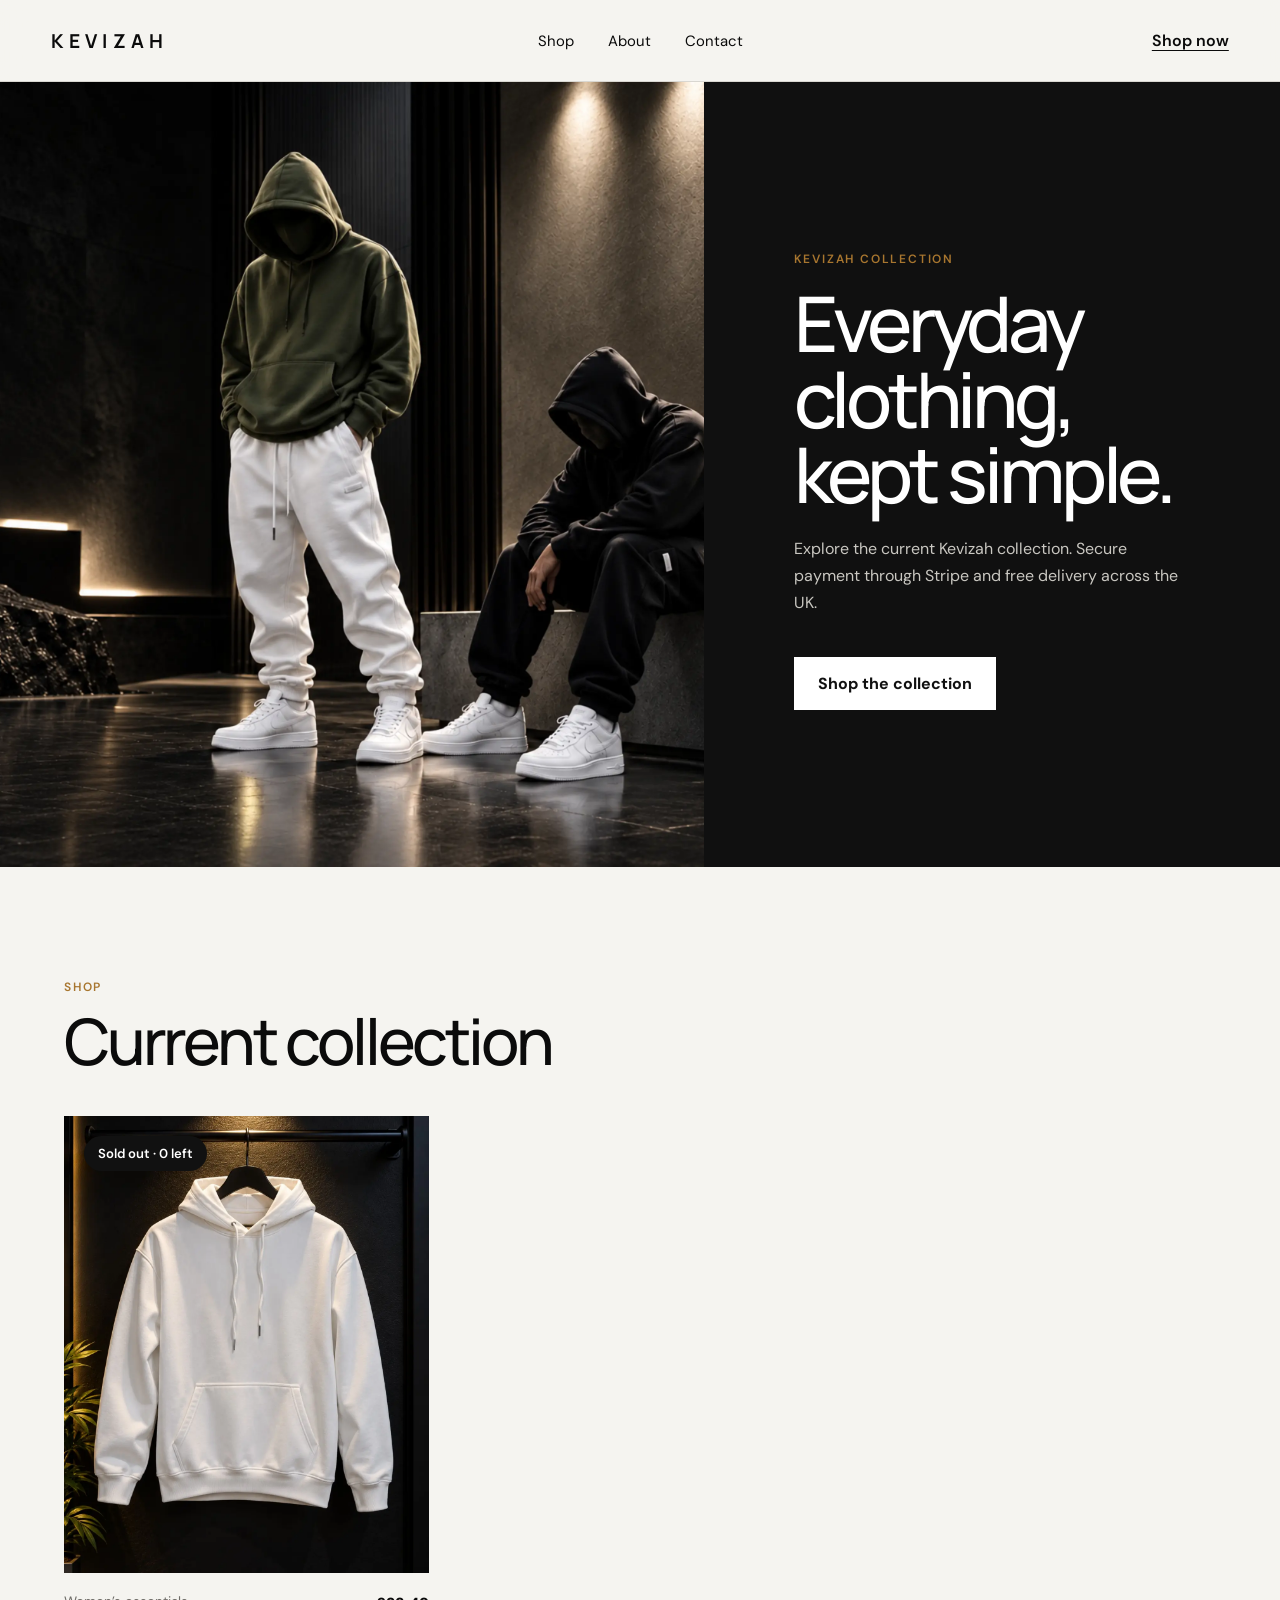
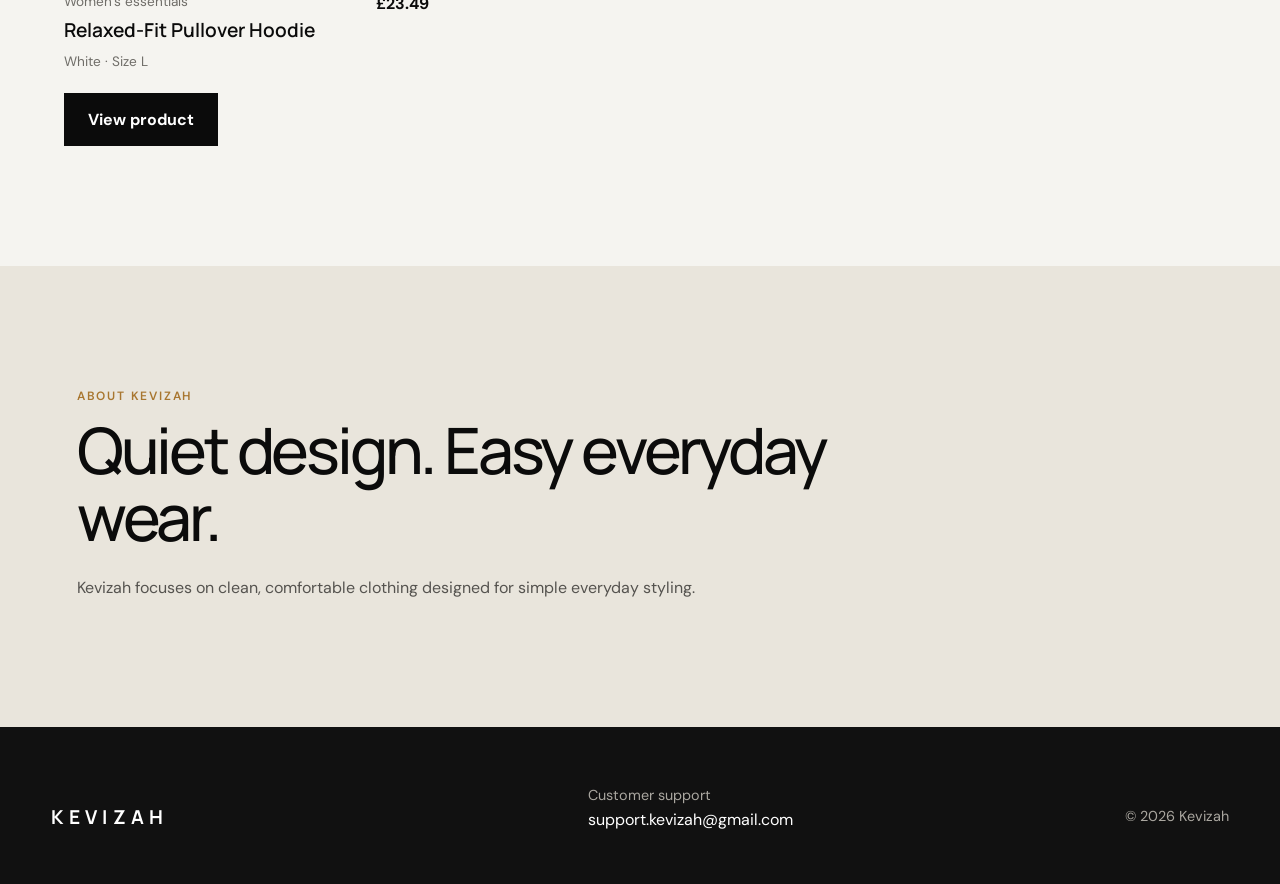
==== commit 2127e011: "Use new Kevizah homepage hero" ====
--- a/index.html
+++ b/index.html
@@ -24,7 +24,7 @@
 
   <main id="top">
     <section class="home-hero">
-      <img src="assets/hoodie-green-front.svg" alt="Green Kevizah relaxed-fit hoodie on a hanger">
+      <img src="assets/kevizah-hero-ultrahd.svg" alt="Kevizah streetwear collection in a dark luxury showroom">
       <div class="home-hero-copy">
         <p class="eyebrow">Kevizah collection</p>
         <h1>Everyday clothing, kept simple.</h1>
--- a/styles.css
+++ b/styles.css
@@ -126,3 +126,7 @@
   .product-grid{grid-template-columns:1fr}
   .home-about{padding:80px 20px}
 }
+
+.sold-out-chip{background:#111;color:#fff}
+.add-button:disabled{background:#777;cursor:not-allowed;opacity:.85}
+.add-button:disabled:hover{background:#777}
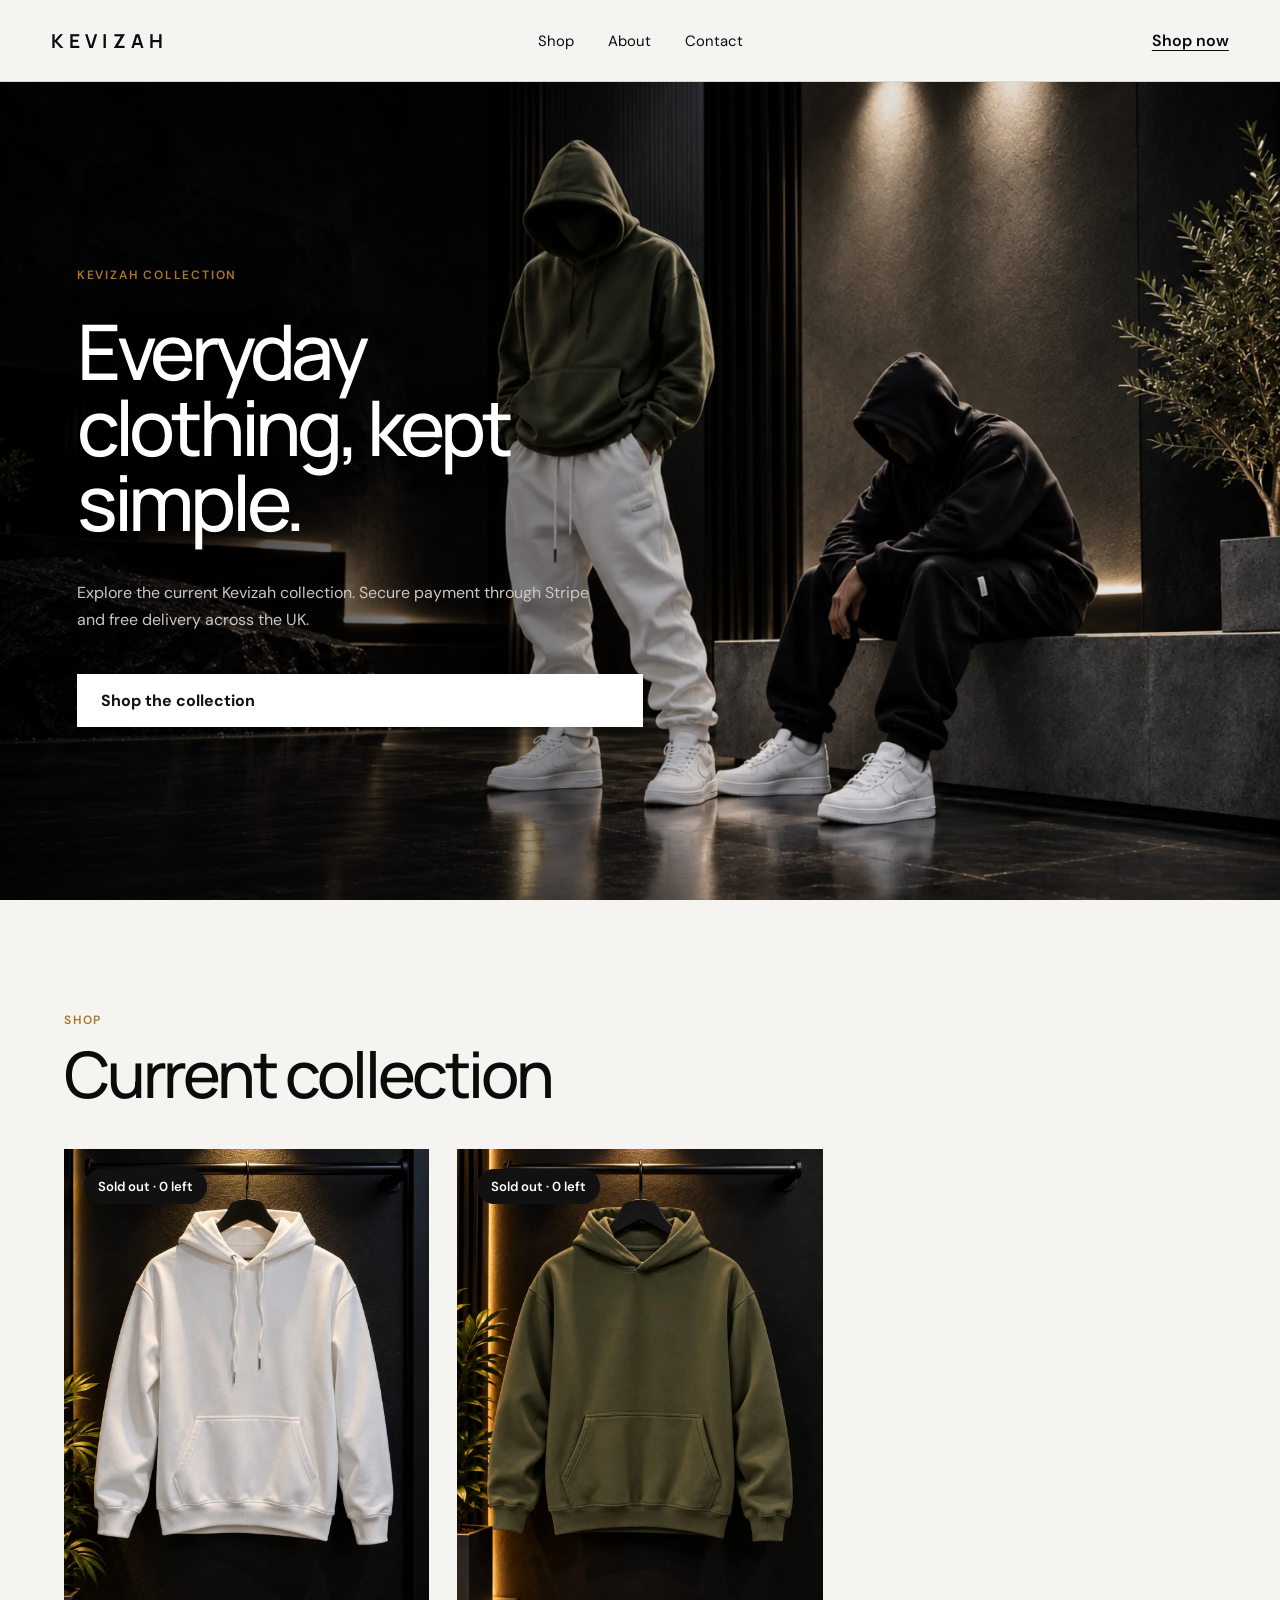
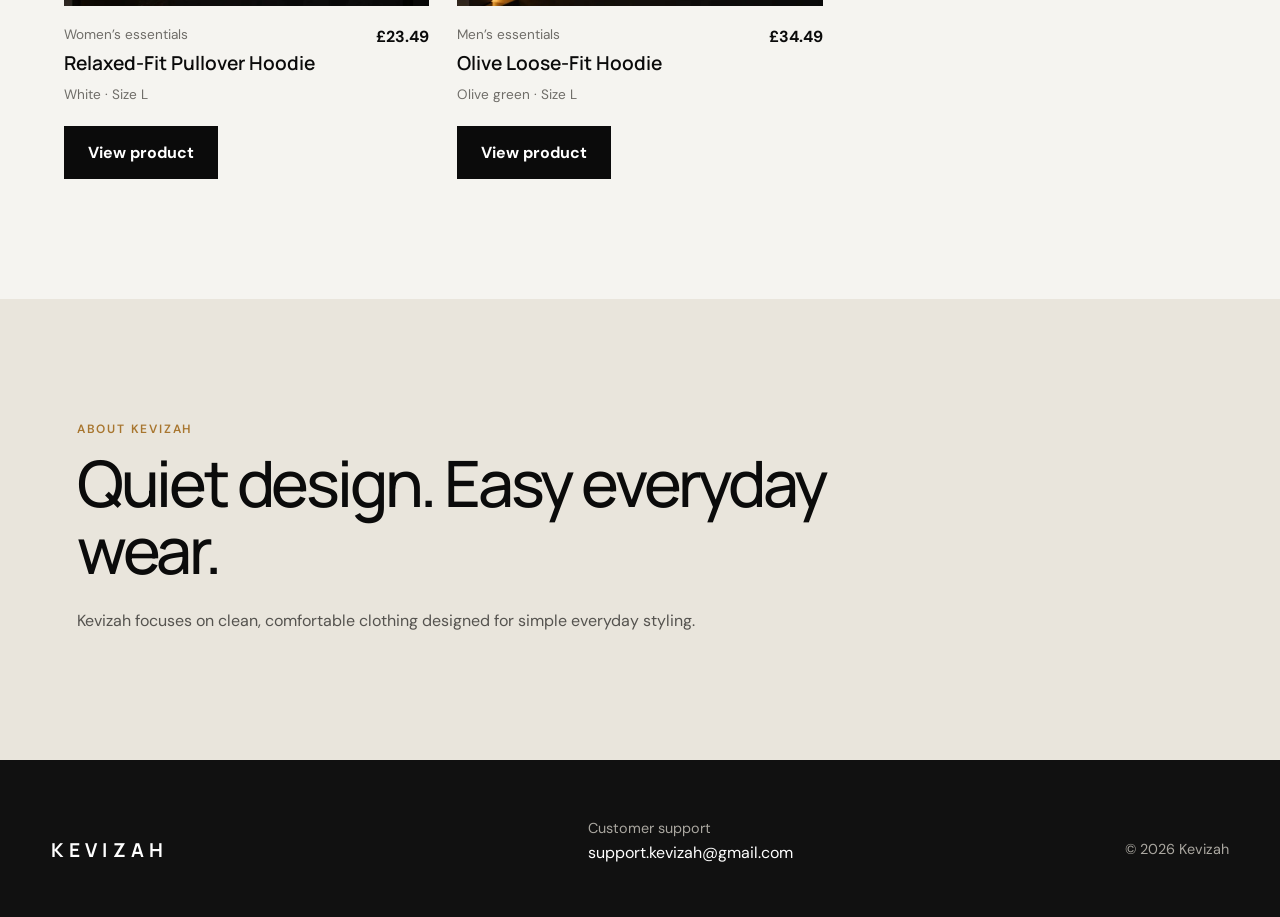
==== commit 1a57427e: "Add olive hoodie to storefront" ====
--- a/index.html
+++ b/index.html
@@ -54,6 +54,21 @@
           </div>
           <a class="view-product-link" href="product.html">View product</a>
         </article>
+        <article class="product-card">
+          <a class="product-card-image" href="green-hoodie.html" aria-label="View Men's Olive Loose-Fit Hoodie">
+            <span class="stock-chip sold-out-chip">Sold out · 0 left</span>
+            <img src="assets/green-hoodie-front.svg" alt="Men's olive-green loose-fit pullover hoodie">
+          </a>
+          <div class="product-card-info">
+            <div>
+              <p>Men’s essentials</p>
+              <h3><a href="green-hoodie.html">Olive Loose-Fit Hoodie</a></h3>
+              <span>Olive green · Size L</span>
+            </div>
+            <strong>£34.49</strong>
+          </div>
+          <a class="view-product-link" href="green-hoodie.html">View product</a>
+        </article>
       </div>
     </section>
 
--- a/styles.css
+++ b/styles.css
@@ -130,3 +130,17 @@
 .sold-out-chip{background:#111;color:#fff}
 .add-button:disabled{background:#777;cursor:not-allowed;opacity:.85}
 .add-button:disabled:hover{background:#777}
+
+/* Full-width Ultra HD homepage hero */
+.home-hero{position:relative;display:block;min-height:calc(100svh - 82px);overflow:hidden;background:#080808}
+.home-hero>img{position:absolute;inset:0;width:100%;height:100%;max-height:none;object-fit:cover;object-position:center}
+.home-hero::after{content:"";position:absolute;inset:0;background:linear-gradient(90deg,rgba(0,0,0,.82) 0%,rgba(0,0,0,.55) 30%,rgba(0,0,0,.12) 60%,rgba(0,0,0,.08) 100%)}
+.home-hero-copy{position:relative;z-index:1;display:flex;min-height:calc(100svh - 82px);max-width:720px;flex-direction:column;justify-content:center;padding:80px clamp(24px,6vw,96px)}
+.home-hero-copy h1{font-size:clamp(3rem,6vw,6.5rem);text-shadow:0 3px 30px rgba(0,0,0,.55)}
+@media(max-width:850px){
+  .home-hero{min-height:82svh}
+  .home-hero>img{height:100%;object-position:61% center}
+  .home-hero::after{background:linear-gradient(180deg,rgba(0,0,0,.18) 0%,rgba(0,0,0,.35) 45%,rgba(0,0,0,.9) 100%)}
+  .home-hero-copy{min-height:82svh;justify-content:flex-end;padding:46px 20px}
+  .home-hero-copy h1{font-size:2.75rem}
+}
